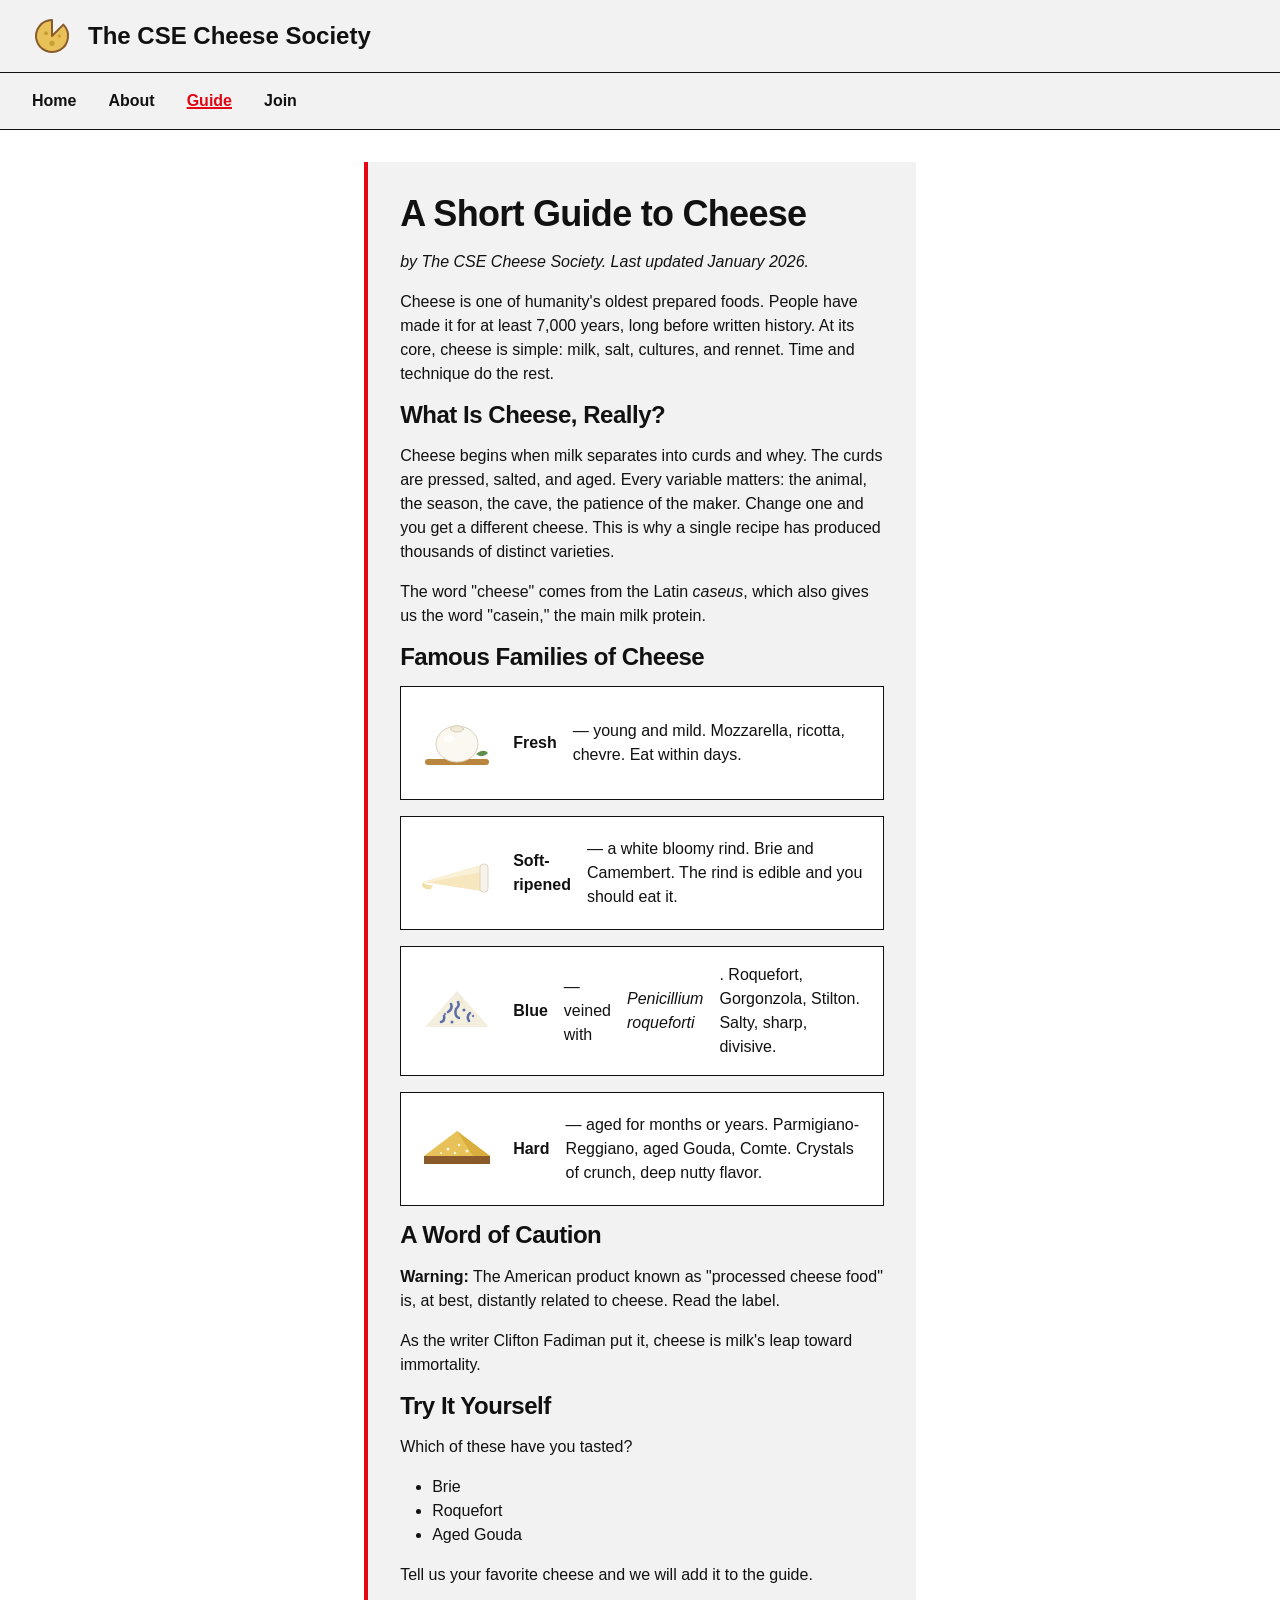
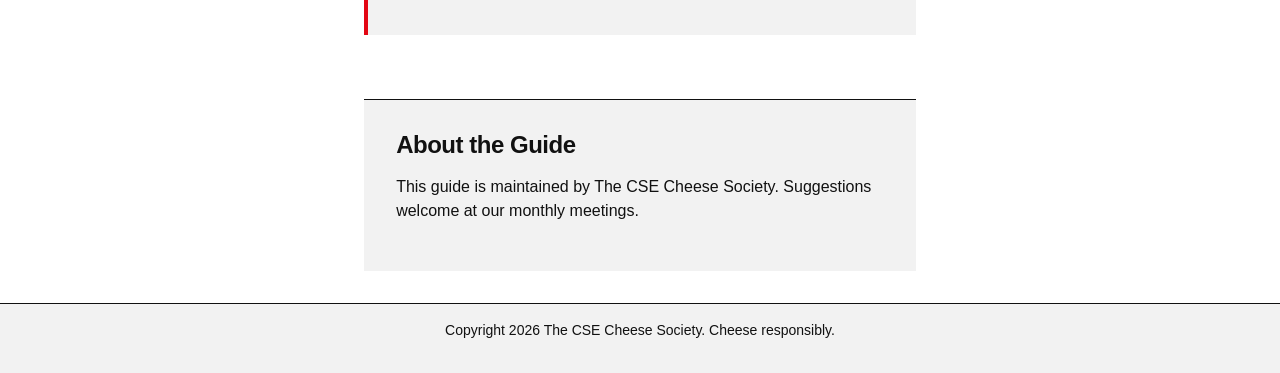
==== guide/index.html @ 0c5963c8 "Build initial site: 9 pages, shared CSS architecture, view transitions Initial scaffold: all 9 pages" ====
<!DOCTYPE html>
<html lang="en">
<head>
  <meta charset="utf-8">
  <meta name="viewport" content="width=device-width, initial-scale=1">
  <title>A Short Guide to Cheese — The CSE Cheese Society</title>
  <meta name="description" content="The CSE Cheese Society's Short Guide to Cheese — a beginner-friendly overview of the four great cheese families.">
  <link rel="stylesheet" href="../styles/tokens.css">
  <link rel="stylesheet" href="../styles/global.css">
  <link rel="stylesheet" href="../styles/site.css">
  <link rel="stylesheet" href="../styles/guide.css">
</head>
<body>
  <header>
    <a href="../index.html" class="site-title">
      <img src="../images/logo.svg" alt="" width="40" height="40">
      <span>The CSE Cheese Society</span>
    </a>
  </header>

  <nav>
    <ul>
      <li><a href="../index.html">Home</a></li>
      <li><a href="../about.html">About</a></li>
      <li><a href="index.html" aria-current="page">Guide</a></li>
      <li><a href="../join.html">Join</a></li>
    </ul>
  </nav>

  <main>
    <article>
      <h1>A Short Guide to Cheese</h1>
      <p><em>by The CSE Cheese Society. Last updated January 2026.</em></p>

      <p>Cheese is one of humanity's oldest prepared foods. People have made it for at least 7,000 years, long before written history. At its core, cheese is simple: milk, salt, cultures, and rennet. Time and technique do the rest.</p>

      <h2>What Is Cheese, Really?</h2>
      <p>Cheese begins when milk separates into curds and whey. The curds are pressed, salted, and aged. Every variable matters: the animal, the season, the cave, the patience of the maker. Change one and you get a different cheese. This is why a single recipe has produced thousands of distinct varieties.</p>
      <p>The word "cheese" comes from the Latin <em>caseus</em>, which also gives us the word "casein," the main milk protein.</p>

      <h2>Famous Families of Cheese</h2>
      <ul class="family-links">
        <li>
          <a href="fresh.html">
            <img src="../images/cheese-fresh.svg" alt="" width="80" height="80">
            <strong>Fresh</strong> — young and mild. Mozzarella, ricotta, chevre. Eat within days.
          </a>
        </li>
        <li>
          <a href="soft.html">
            <img src="../images/cheese-soft.svg" alt="" width="80" height="80">
            <strong>Soft-ripened</strong> — a white bloomy rind. Brie and Camembert. The rind is edible and you should eat it.
          </a>
        </li>
        <li>
          <a href="blue.html">
            <img src="../images/cheese-blue.svg" alt="" width="80" height="80">
            <strong>Blue</strong> — veined with <em>Penicillium roqueforti</em>. Roquefort, Gorgonzola, Stilton. Salty, sharp, divisive.
          </a>
        </li>
        <li>
          <a href="hard.html">
            <img src="../images/cheese-hard.svg" alt="" width="80" height="80">
            <strong>Hard</strong> — aged for months or years. Parmigiano-Reggiano, aged Gouda, Comte. Crystals of crunch, deep nutty flavor.
          </a>
        </li>
      </ul>

      <h2>A Word of Caution</h2>
      <p><strong>Warning:</strong> The American product known as "processed cheese food" is, at best, distantly related to cheese. Read the label.</p>
      <p>As the writer Clifton Fadiman put it, cheese is milk's leap toward immortality.</p>

      <h2>Try It Yourself</h2>
      <p>Which of these have you tasted?</p>
      <ul>
        <li>Brie</li>
        <li>Roquefort</li>
        <li>Aged Gouda</li>
      </ul>
      <p>Tell us your favorite cheese and we will add it to the guide.</p>
    </article>
  </main>

  <aside>
    <h2>About the Guide</h2>
    <p>This guide is maintained by The CSE Cheese Society. Suggestions welcome at our monthly meetings.</p>
  </aside>

  <footer>
    <p>Copyright 2026 The CSE Cheese Society. Cheese responsibly.</p>
  </footer>
</body>
</html>
---- styles/tokens.css ----
/* Design tokens only — no layout, no selectors beyond :root. */
:root {
  /* color */
  --ink: #111;
  --paper: #fff;
  --panel: #f2f2f2;
  --accent: #e30613;

  /* space */
  --space-1: 0.5rem;
  --space-2: 1rem;
  --space-3: 2rem;
  --space-4: 4rem;

  /* border */
  --border-style: solid;
  --border-width: 1px;
  --rule-width: 4px;
  --underline-width: 2px;
  --border: var(--border-width) var(--border-style) var(--ink);
  --rule: var(--rule-width) var(--border-style) var(--accent);

  /* type */
  --text-s: 0.875rem;
  --text-m: 1rem;
  --text-l: 1.5rem;
  --text-xl: 2.25rem;

  /* line length */
  --measure: 62ch;
}
---- styles/global.css ----
/* Reset + type + color. Never layout. */

@layer reset, base;

@layer reset {
  * { box-sizing: border-box; }
  body, figure { margin: 0; }
}

@layer base {
  body {
    background: var(--paper);
    color: var(--ink);
    font-family: "Helvetica Neue", Helvetica, Arial, sans-serif;
    font-size: var(--text-m);
    line-height: 1.5;
  }

  h1, h2, h3 {
    margin-block: 0 var(--space-2);
    line-height: 1.1;
    letter-spacing: -0.02em;
  }

  h1 { font-size: var(--text-xl); }
  h2 { font-size: var(--text-l); }
  h3 { font-size: var(--text-m); font-weight: 700; }

  p { margin-block: 0 var(--space-2); }

  figcaption { font-size: var(--text-s); }

  a {
    color: var(--ink);
    text-decoration-color: var(--accent);
    text-decoration-thickness: var(--underline-width);
  }
  a:hover { color: var(--accent); }

  code {
    font-family: ui-monospace, "SF Mono", Menlo, monospace;
    font-size: 0.9em;
  }

  ul, ol { padding-inline-start: var(--space-3); }

  label { display: block; margin-block-end: var(--space-1); font-weight: 600; }
  input, select, textarea {
    font: inherit;
    padding: var(--space-1);
    border: var(--border);
    background: var(--paper);
  }
  button {
    font: inherit;
    padding: var(--space-1) var(--space-2);
    border: var(--border);
    background: var(--panel);
    cursor: pointer;
  }
  button:hover { background: var(--accent); color: var(--paper); }
}
---- styles/site.css ----
/* Shared chrome: header, nav, footer. Also site-wide view transitions. */

/* Header: logo + site title, side by side. */
body > header {
  display: flex;
  align-items: center;
  gap: var(--space-2);
  padding: var(--space-2) var(--space-3);
  background: var(--panel);
  border-block-end: var(--border);
}

body > header .site-title {
  display: flex;
  align-items: center;
  gap: var(--space-2);
  text-decoration: none;
  color: var(--ink);
  font-weight: 700;
  font-size: var(--text-l);
}

body > header img {
  display: block;
  width: 40px;
  height: 40px;
}

/* Nav: horizontal list of page links */
body > nav ul {
  display: flex;
  gap: var(--space-3);
  margin: 0;
  padding: var(--space-2) var(--space-3);
  list-style: none;
  background: var(--panel);
  border-block-end: var(--border);
}

body > nav a {
  text-decoration: none;
  font-weight: 600;
}

body > nav a[aria-current="page"] {
  color: var(--accent);
  text-decoration: underline;
  text-decoration-thickness: var(--underline-width);
}

/* Footer: centered small print with a top rule */
body > footer {
  padding: var(--space-2) var(--space-3);
  border-block-start: var(--border);
  background: var(--panel);
  font-size: var(--text-s);
  text-align: center;
}

/* Sitewide cross document view transitions */
@media (prefers-reduced-motion: no-preference) {
  @view-transition {
    navigation: auto;
  }
}
---- styles/guide.css ----
main {
  padding: var(--space-3);
}

main > article {
  max-width: var(--measure);
  margin-inline: auto;
  padding: var(--space-3);
  border-inline-start: var(--rule);
  background: var(--panel);
}

/* The family links list — each family is a mini-card with image + text. */
.family-links {
  list-style: none;
  padding: 0;
  margin-block: var(--space-2);
}

.family-links li {
  margin-block-end: var(--space-2);
  border: var(--border);
  background: var(--paper);
}

.family-links a {
  display: flex;
  align-items: center;
  gap: var(--space-2);
  padding: var(--space-2);
  text-decoration: none;
}

.family-links a:hover { background: var(--panel); }

.family-links img { display: block; flex-shrink: 0; }

/* Give each family image a unique view-transition-name so it can morph
   into the corresponding family page's hero image. */
.family-links a[href="fresh.html"] img { view-transition-name: cheese-fresh; }
.family-links a[href="soft.html"]  img { view-transition-name: cheese-soft; }
.family-links a[href="blue.html"]  img { view-transition-name: cheese-blue; }
.family-links a[href="hard.html"]  img { view-transition-name: cheese-hard; }

aside {
  max-width: var(--measure);
  margin: var(--space-3) auto;
  padding: var(--space-3);
  background: var(--panel);
  border-block-start: var(--border);
}
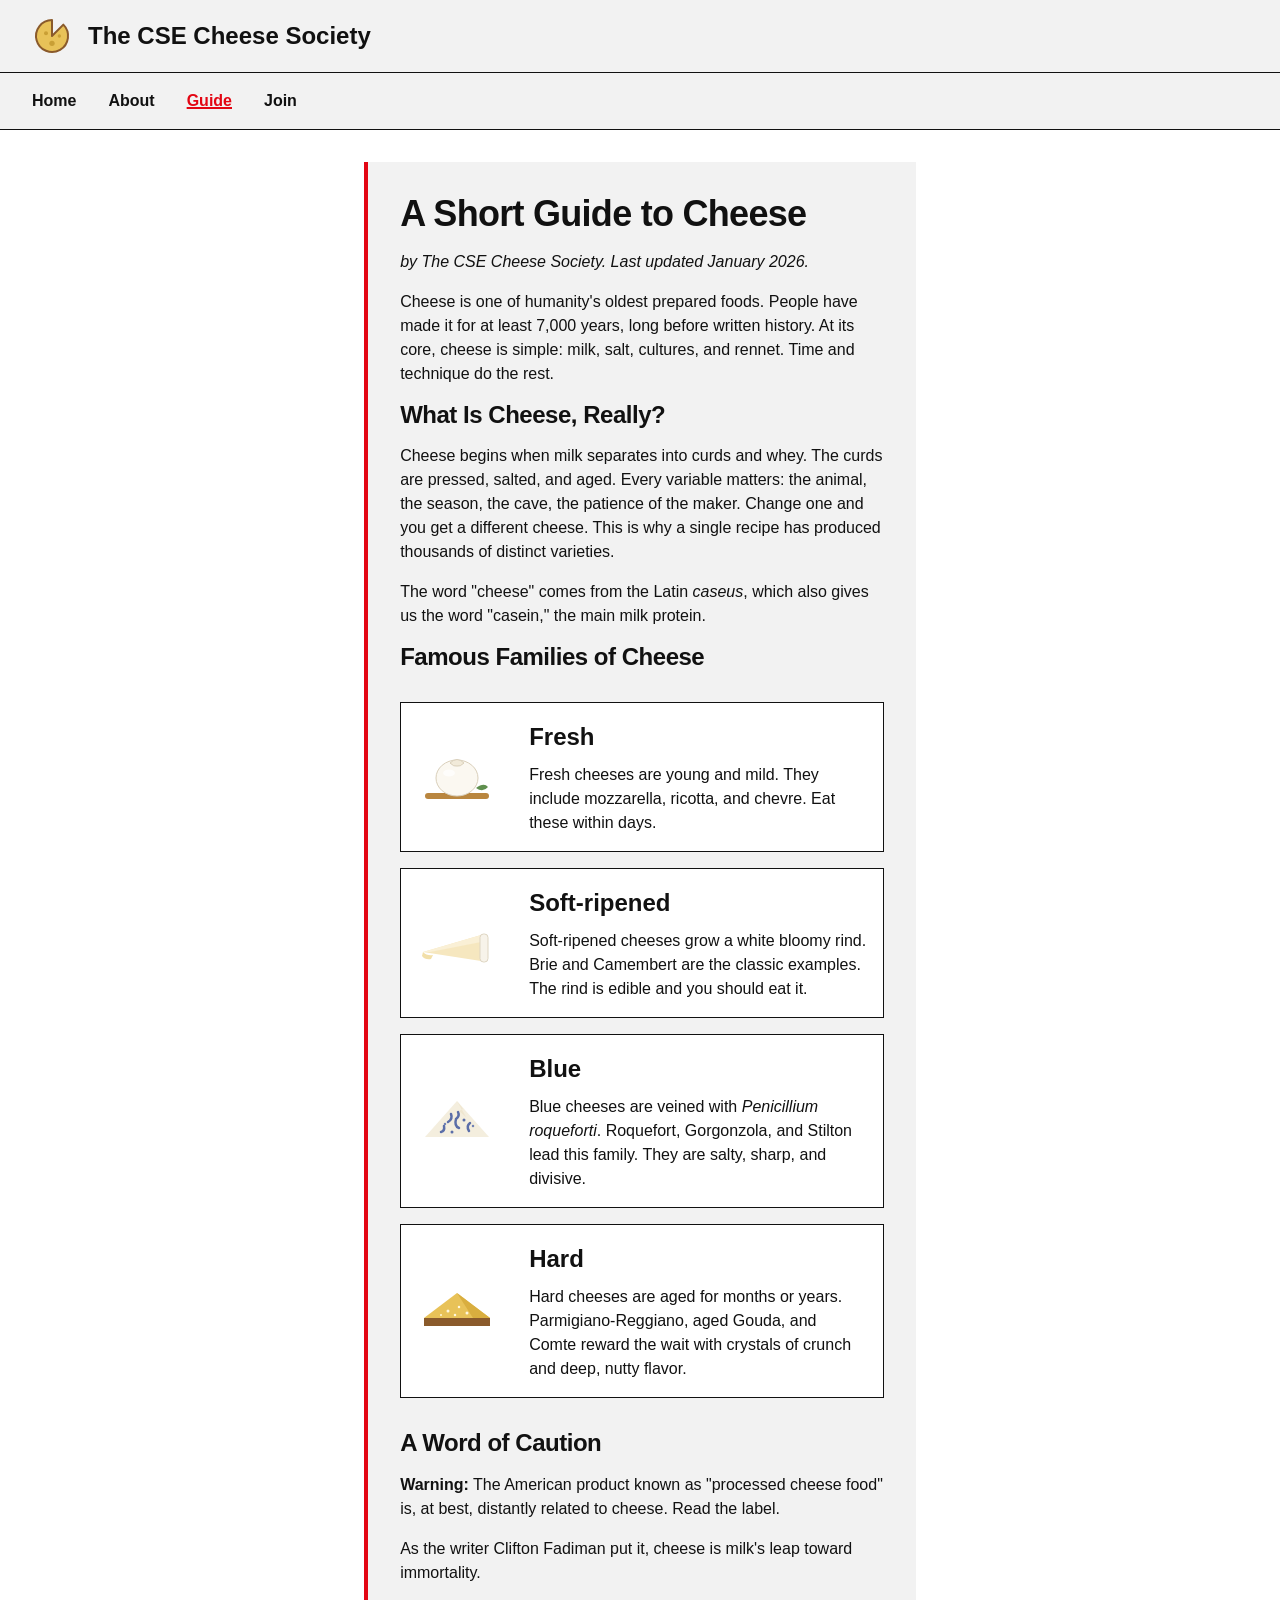
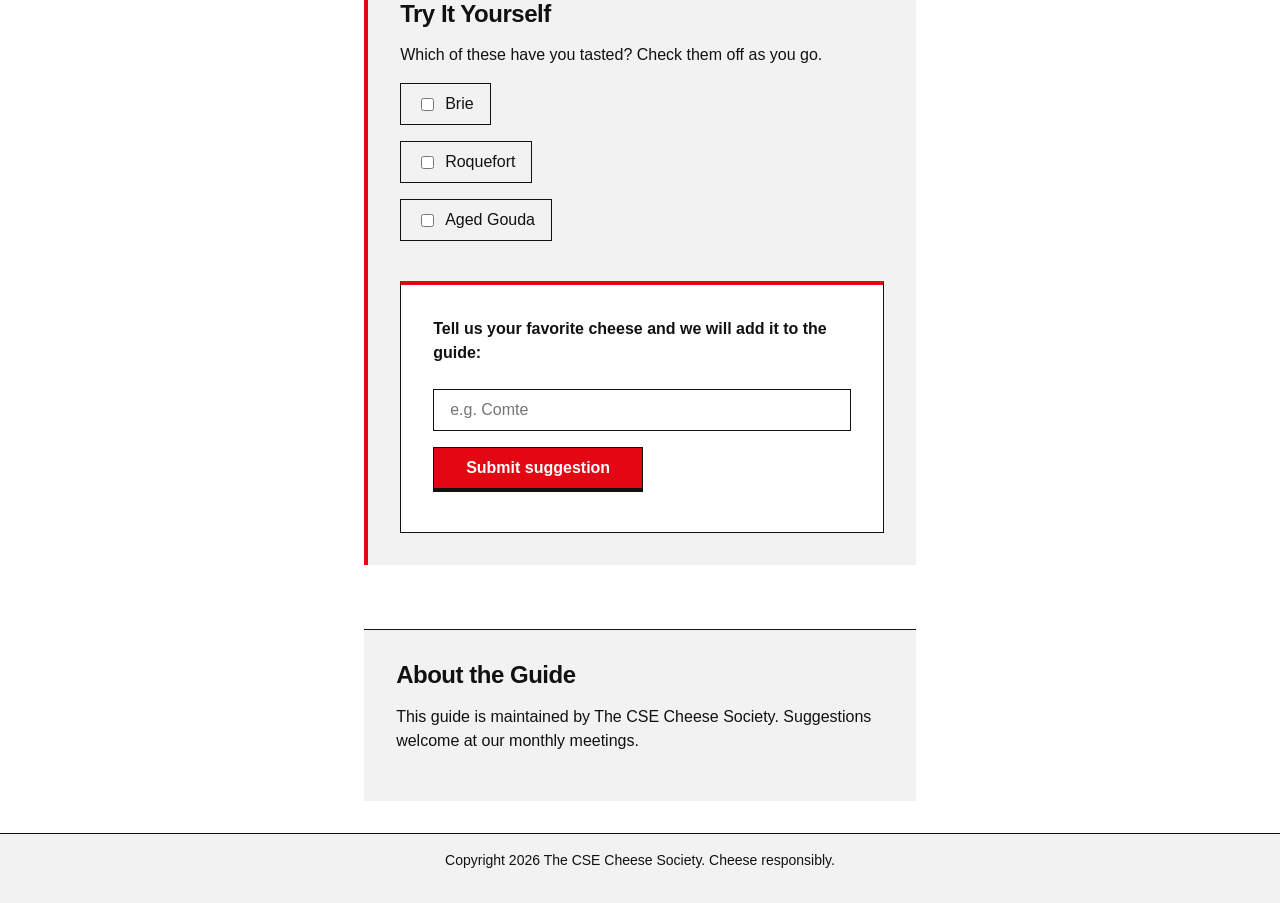
==== commit efdb3a1e: "update 404 & stylesheets updated stylesheets for a more polished look" ====
--- a/guide/index.html
+++ b/guide/index.html
@@ -42,26 +42,46 @@
       <ul class="family-links">
         <li>
           <a href="fresh.html">
-            <img src="../images/cheese-fresh.svg" alt="" width="80" height="80">
-            <strong>Fresh</strong> — young and mild. Mozzarella, ricotta, chevre. Eat within days.
+            <figure>
+              <img src="../images/cheese-fresh.svg" alt="" width="80" height="80">
+              <figcaption>
+                <strong>Fresh</strong>
+                <p>Fresh cheeses are young and mild. They include mozzarella, ricotta, and chevre. Eat these within days.</p>
+              </figcaption>
+            </figure>
           </a>
         </li>
         <li>
           <a href="soft.html">
-            <img src="../images/cheese-soft.svg" alt="" width="80" height="80">
-            <strong>Soft-ripened</strong> — a white bloomy rind. Brie and Camembert. The rind is edible and you should eat it.
+            <figure>
+              <img src="../images/cheese-soft.svg" alt="" width="80" height="80">
+              <figcaption>
+                <strong>Soft-ripened</strong>
+                <p>Soft-ripened cheeses grow a white bloomy rind. Brie and Camembert are the classic examples. The rind is edible and you should eat it.</p>
+              </figcaption>
+            </figure>
           </a>
         </li>
         <li>
           <a href="blue.html">
-            <img src="../images/cheese-blue.svg" alt="" width="80" height="80">
-            <strong>Blue</strong> — veined with <em>Penicillium roqueforti</em>. Roquefort, Gorgonzola, Stilton. Salty, sharp, divisive.
+            <figure>
+              <img src="../images/cheese-blue.svg" alt="" width="80" height="80">
+              <figcaption>
+                <strong>Blue</strong>
+                <p>Blue cheeses are veined with <em>Penicillium roqueforti</em>. Roquefort, Gorgonzola, and Stilton lead this family. They are salty, sharp, and divisive.</p>
+              </figcaption>
+            </figure>
           </a>
         </li>
         <li>
           <a href="hard.html">
-            <img src="../images/cheese-hard.svg" alt="" width="80" height="80">
-            <strong>Hard</strong> — aged for months or years. Parmigiano-Reggiano, aged Gouda, Comte. Crystals of crunch, deep nutty flavor.
+            <figure>
+              <img src="../images/cheese-hard.svg" alt="" width="80" height="80">
+              <figcaption>
+                <strong>Hard</strong>
+                <p>Hard cheeses are aged for months or years. Parmigiano-Reggiano, aged Gouda, and Comte reward the wait with crystals of crunch and deep, nutty flavor.</p>
+              </figcaption>
+            </figure>
           </a>
         </li>
       </ul>
@@ -71,13 +91,27 @@
       <p>As the writer Clifton Fadiman put it, cheese is milk's leap toward immortality.</p>
 
       <h2>Try It Yourself</h2>
-      <p>Which of these have you tasted?</p>
-      <ul>
-        <li>Brie</li>
-        <li>Roquefort</li>
-        <li>Aged Gouda</li>
+      <p>Which of these have you tasted? Check them off as you go.</p>
+      <ul class="taste-check">
+        <li><label><input type="checkbox"> Brie</label></li>
+        <li><label><input type="checkbox"> Roquefort</label></li>
+        <li><label><input type="checkbox"> Aged Gouda</label></li>
       </ul>
-      <p>Tell us your favorite cheese and we will add it to the guide.</p>
+
+      <section class="suggest-box">
+        <input type="checkbox" id="suggest-submit" class="submit-toggle">
+
+        <form class="suggest-form">
+          <label for="favorite">Tell us your favorite cheese and we will add it to the guide:</label>
+          <input id="favorite" type="text" placeholder="e.g. Comte">
+          <label for="suggest-submit" class="suggest-button">Submit suggestion</label>
+        </form>
+
+        <section class="suggest-thanks">
+          <p><strong>Thanks!</strong> Your suggestion has been recorded in the Society's ledger. See you at the next tasting.</p>
+          <label for="suggest-submit" class="suggest-reset">Submit another</label>
+        </section>
+      </section>
     </article>
   </main>
 
--- a/styles/site.css
+++ b/styles/site.css
@@ -1,6 +1,6 @@
 /* Shared chrome: header, nav, footer. Also site-wide view transitions. */
 
-/* Header: logo + site title, side by side. */
+/* Header: logo & site title side by side. */
 body > header {
   display: flex;
   align-items: center;
@@ -48,7 +48,7 @@
   text-decoration-thickness: var(--underline-width);
 }
 
-/* Footer: centered small print with a top rule */
+/* Footer: centered small print w a top rule */
 body > footer {
   padding: var(--space-2) var(--space-3);
   border-block-start: var(--border);
--- a/styles/guide.css
+++ b/styles/guide.css
@@ -1,3 +1,5 @@
+/* Guide index — normal flow (demo 01). Centered reading column. */
+
 main {
   padding: var(--space-3);
 }
@@ -10,11 +12,12 @@
   background: var(--panel);
 }
 
-/* The family links list — each family is a mini-card with image + text. */
+/* ---------- Family links list ---------- */
+
 .family-links {
   list-style: none;
   padding: 0;
-  margin-block: var(--space-2);
+  margin-block: var(--space-3);
 }
 
 .family-links li {
@@ -24,23 +27,51 @@
 }
 
 .family-links a {
+  display: block;
+  padding: var(--space-2);
+  text-decoration: none;
+  color: var(--ink);
+}
+
+.family-links a:hover {
+  background: var(--panel);
+}
+
+.family-links figure {
   display: flex;
   align-items: center;
-  gap: var(--space-2);
-  padding: var(--space-2);
-  text-decoration: none;
+  gap: var(--space-3);
+  margin: 0;
+  padding: 0;
 }
 
-.family-links a:hover { background: var(--panel); }
+.family-links img {
+  display: block;
+  flex-shrink: 0;
+}
 
-.family-links img { display: block; flex-shrink: 0; }
+.family-links figcaption {
+  display: flex;
+  flex-direction: column;
+  gap: var(--space-1);
+}
 
-/* Give each family image a unique view-transition-name so it can morph
-   into the corresponding family page's hero image. */
+.family-links strong {
+  font-size: var(--text-l);
+}
+
+.family-links p {
+  margin: 0;
+  font-size: var(--text-m);
+}
+
+/* View-transition names for the guide-to-detail morph. */
 .family-links a[href="fresh.html"] img { view-transition-name: cheese-fresh; }
 .family-links a[href="soft.html"]  img { view-transition-name: cheese-soft; }
 .family-links a[href="blue.html"]  img { view-transition-name: cheese-blue; }
 .family-links a[href="hard.html"]  img { view-transition-name: cheese-hard; }
+
+/*  About the Guide aside  */
 
 aside {
   max-width: var(--measure);
@@ -48,4 +79,115 @@
   padding: var(--space-3);
   background: var(--panel);
   border-block-start: var(--border);
+}
+
+/*  Try It Yourself checkboxes  */
+
+.taste-check {
+  list-style: none;
+  padding: 0;
+  margin-block: var(--space-2);
+}
+
+.taste-check li {
+  margin-block-end: var(--space-1);
+}
+
+.taste-check label {
+  display: inline-flex;
+  align-items: center;
+  gap: var(--space-1);
+  padding: var(--space-1) var(--space-2);
+  border: var(--border);
+  background: var(--panel);
+  cursor: pointer;
+  font-weight: 400;
+}
+
+.taste-check label:hover {
+  background: var(--accent);
+  color: var(--paper);
+}
+
+.taste-check label:has(input:checked) {
+  background: var(--ink);
+  color: var(--paper);
+  text-decoration: line-through;
+}
+
+/* suggest-a-cheese fake submit form since NO JS allowed :(      */
+
+.suggest-box {
+  margin-block-start: var(--space-3);
+  padding: var(--space-3);
+  border: var(--border);
+  border-block-start: var(--rule);
+  background: var(--paper);
+}
+
+/* Hide the state-tracking checkbox itself. */
+.submit-toggle {
+  position: absolute;
+  opacity: 0;
+  pointer-events: none;
+}
+
+.suggest-form {
+  display: flex;
+  flex-direction: column;
+  gap: var(--space-2);
+}
+
+.suggest-form input[type="text"] {
+  padding: var(--space-1) var(--space-2);
+}
+
+.suggest-button {
+  align-self: flex-start;
+  padding: var(--space-1) var(--space-3);
+  background: var(--accent);
+  color: var(--paper);
+  font-weight: 700;
+  border: var(--border);
+  border-block-end-width: 4px;
+  cursor: pointer;
+  transition: transform 0.1s, background 0.15s;
+}
+
+.suggest-button:hover {
+  background: var(--ink);
+  transform: translateY(-2px);
+}
+
+.suggest-button:active {
+  transform: translateY(0);
+  border-block-end-width: 1px;
+}
+
+/* Thank you panel is hidden until the toggle is checked */
+.suggest-thanks {
+  display: none;
+}
+
+.suggest-thanks .suggest-reset {
+  display: inline-block;
+  margin-block-start: var(--space-2);
+  padding: var(--space-1) var(--space-2);
+  background: var(--panel);
+  border: var(--border);
+  cursor: pointer;
+  font-weight: 600;
+}
+
+.suggest-thanks .suggest-reset:hover {
+  background: var(--accent);
+  color: var(--paper);
+}
+
+/* Flip which panel is visible when the checkbox is checked*/
+.suggest-box:has(.submit-toggle:checked) .suggest-form {
+  display: none;
+}
+.suggest-box:has(.submit-toggle:checked) .suggest-thanks {
+  display: block;
 }
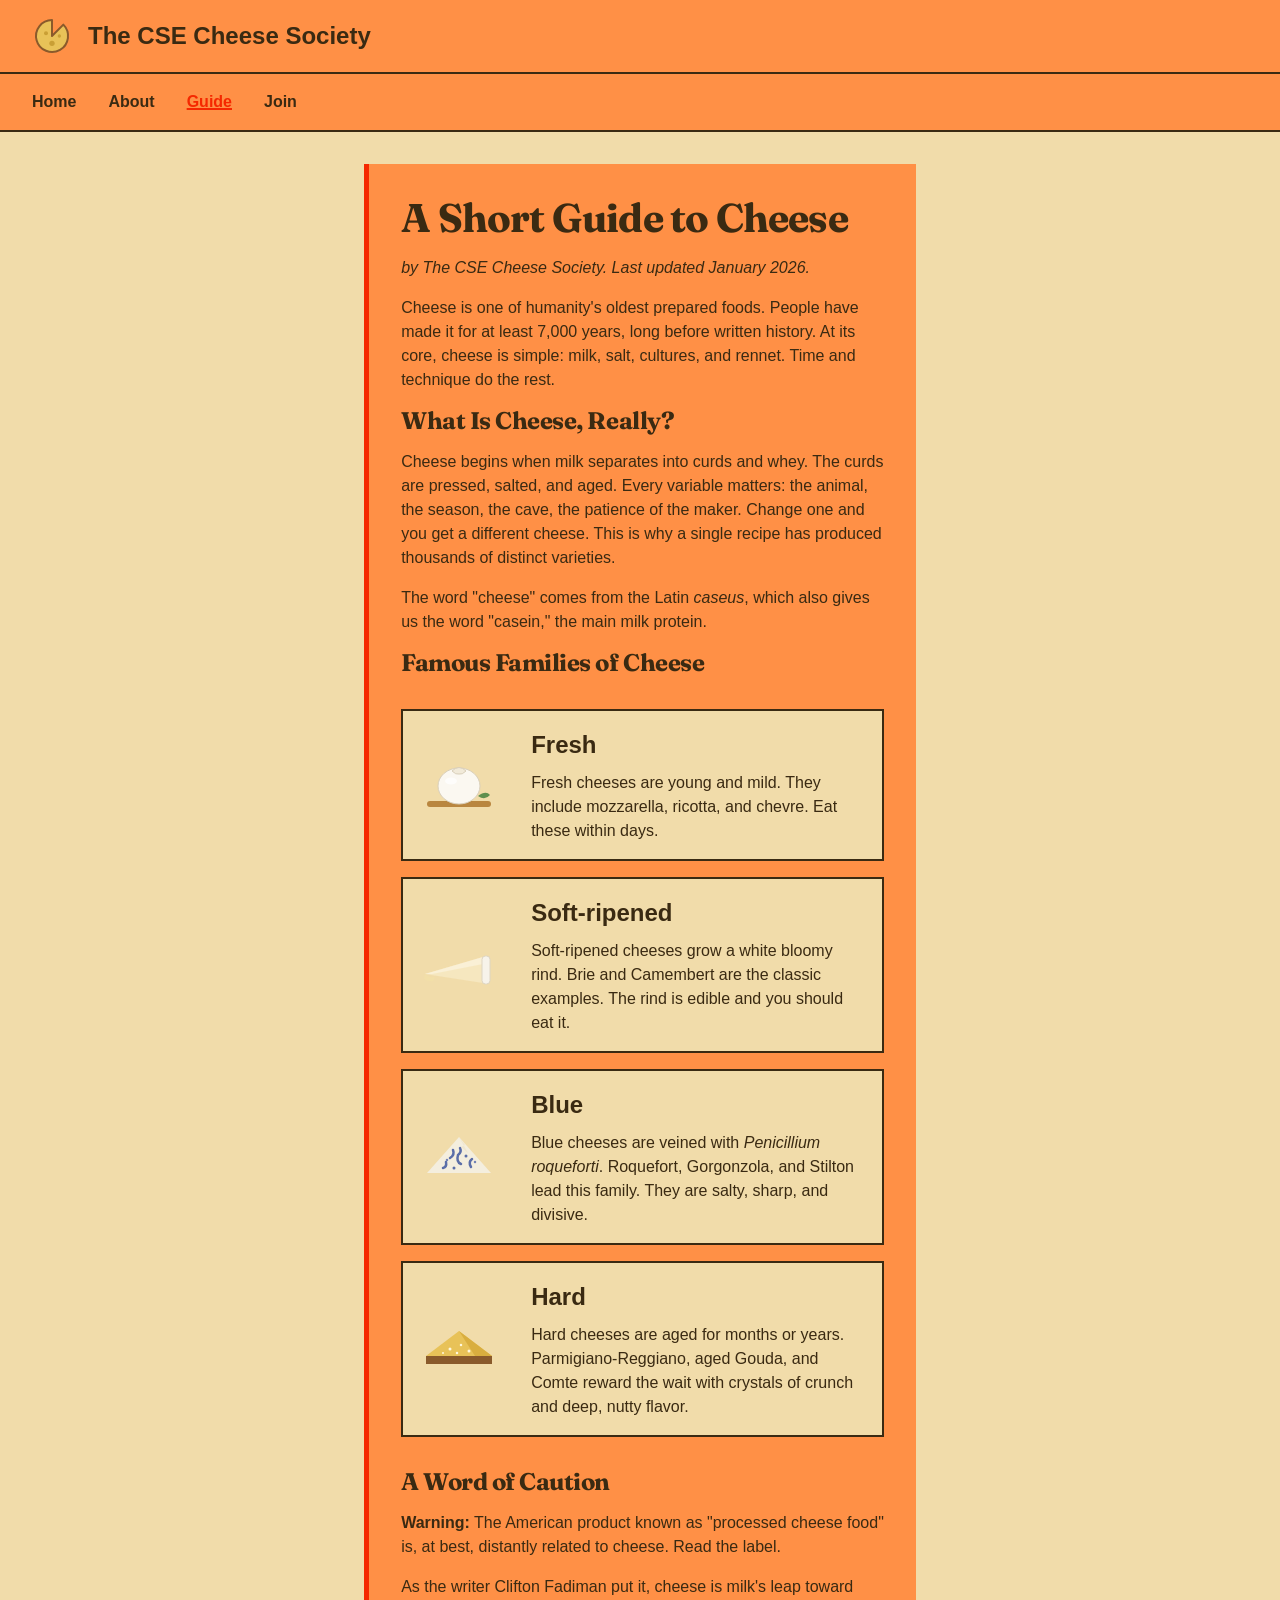
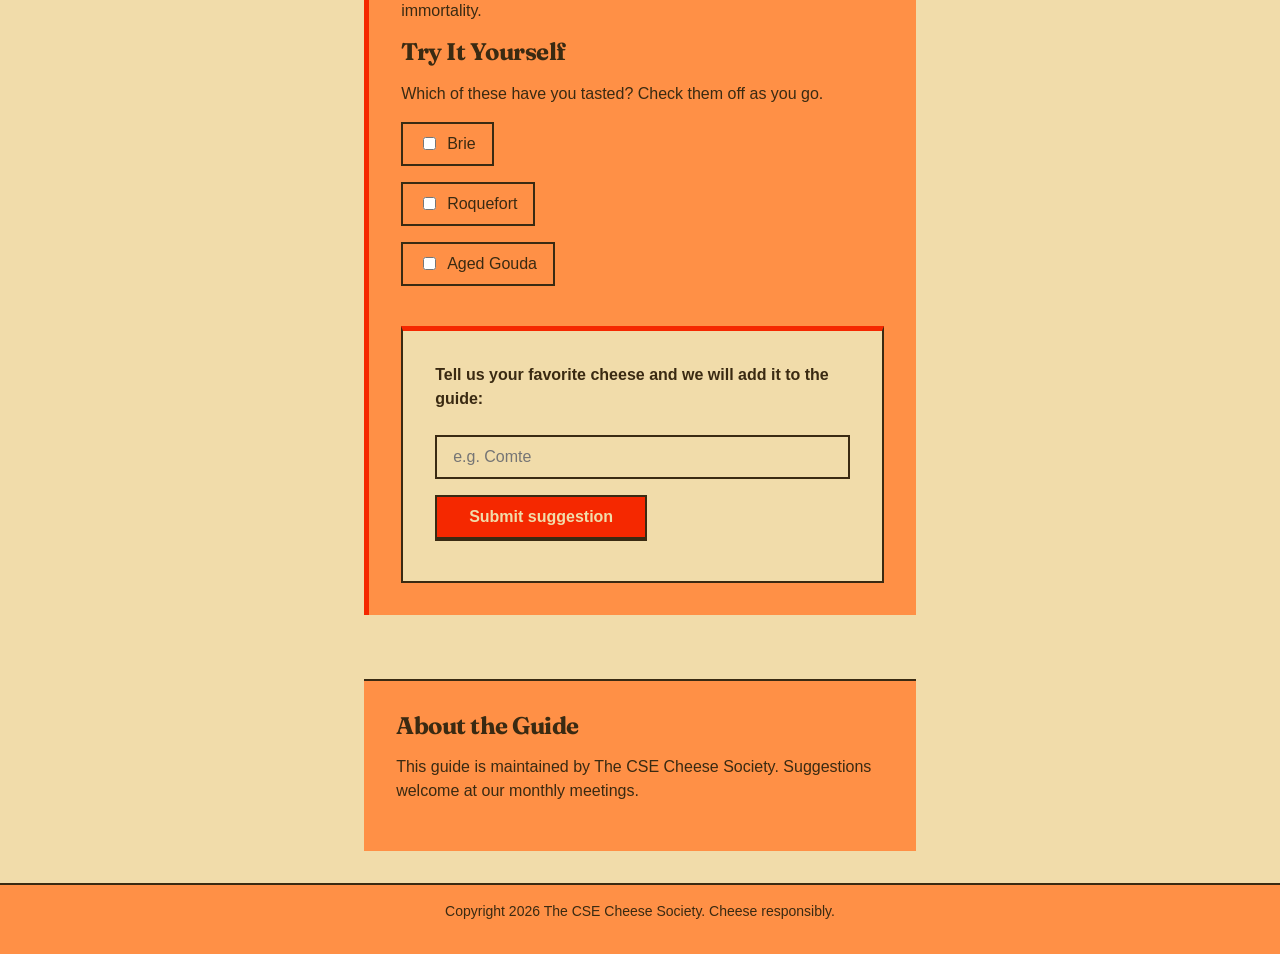
==== commit aa9483ee: "edited reflection edited reflection and changed font family" ====
--- a/guide/index.html
+++ b/guide/index.html
@@ -9,6 +9,7 @@
   <link rel="stylesheet" href="../styles/global.css">
   <link rel="stylesheet" href="../styles/site.css">
   <link rel="stylesheet" href="../styles/guide.css">
+  <link href="https://fonts.googleapis.com/css2?family=Fraunces:wght@600;700&family=Nunito:wght@400;600;700&display=swap" rel="stylesheet">
 </head>
 <body>
   <header>
--- a/styles/tokens.css
+++ b/styles/tokens.css
@@ -1,10 +1,12 @@
 /* Design tokens only — no layout, no selectors beyond :root. */
 :root {
-  /* color */
-  --ink: #111;
-  --paper: #fff;
-  --panel: #f2f2f2;
-  --accent: #e30613;
+  /* colors: warm cheese shop look */
+  --ink: rgb(58, 42, 18);          
+  --paper: rgb(241, 220, 170);   /*Background & family description boxes background*/     
+  --panel: rgb(255, 144, 70);        
+  --panel-alt: rgb(133, 105, 14);   
+  --accent: rgb(245, 40, 0);     /*current section & left edge of main box*/  
+  --accent-dark: rgb(154, 52, 18);   
 
   /* space */
   --space-1: 0.5rem;
@@ -14,9 +16,10 @@
 
   /* border */
   --border-style: solid;
-  --border-width: 1px;
-  --rule-width: 4px;
+  --border-width: 2px;                      
+  --rule-width: 5px;
   --underline-width: 2px;
+  --radius: 0.5rem;                      
   --border: var(--border-width) var(--border-style) var(--ink);
   --rule: var(--rule-width) var(--border-style) var(--accent);
 
@@ -24,8 +27,12 @@
   --text-s: 0.875rem;
   --text-m: 1rem;
   --text-l: 1.5rem;
-  --text-xl: 2.25rem;
+  --text-xl: 2.5rem;
 
   /* line length */
   --measure: 62ch;
+
+  /* font stacks — NEW */
+  --font-display: "Fraunces", "Georgia", serif;
+  --font-body: "Nunito", "Helvetica Neue", Arial, sans-serif;
 }
--- a/styles/global.css
+++ b/styles/global.css
@@ -14,6 +14,8 @@
     font-family: "Helvetica Neue", Helvetica, Arial, sans-serif;
     font-size: var(--text-m);
     line-height: 1.5;
+    body { font-family: var(--font-body); } /*changed font family*/
+    h1, h2, h3 { font-family: var(--font-display); }
   }
 
   h1, h2, h3 {
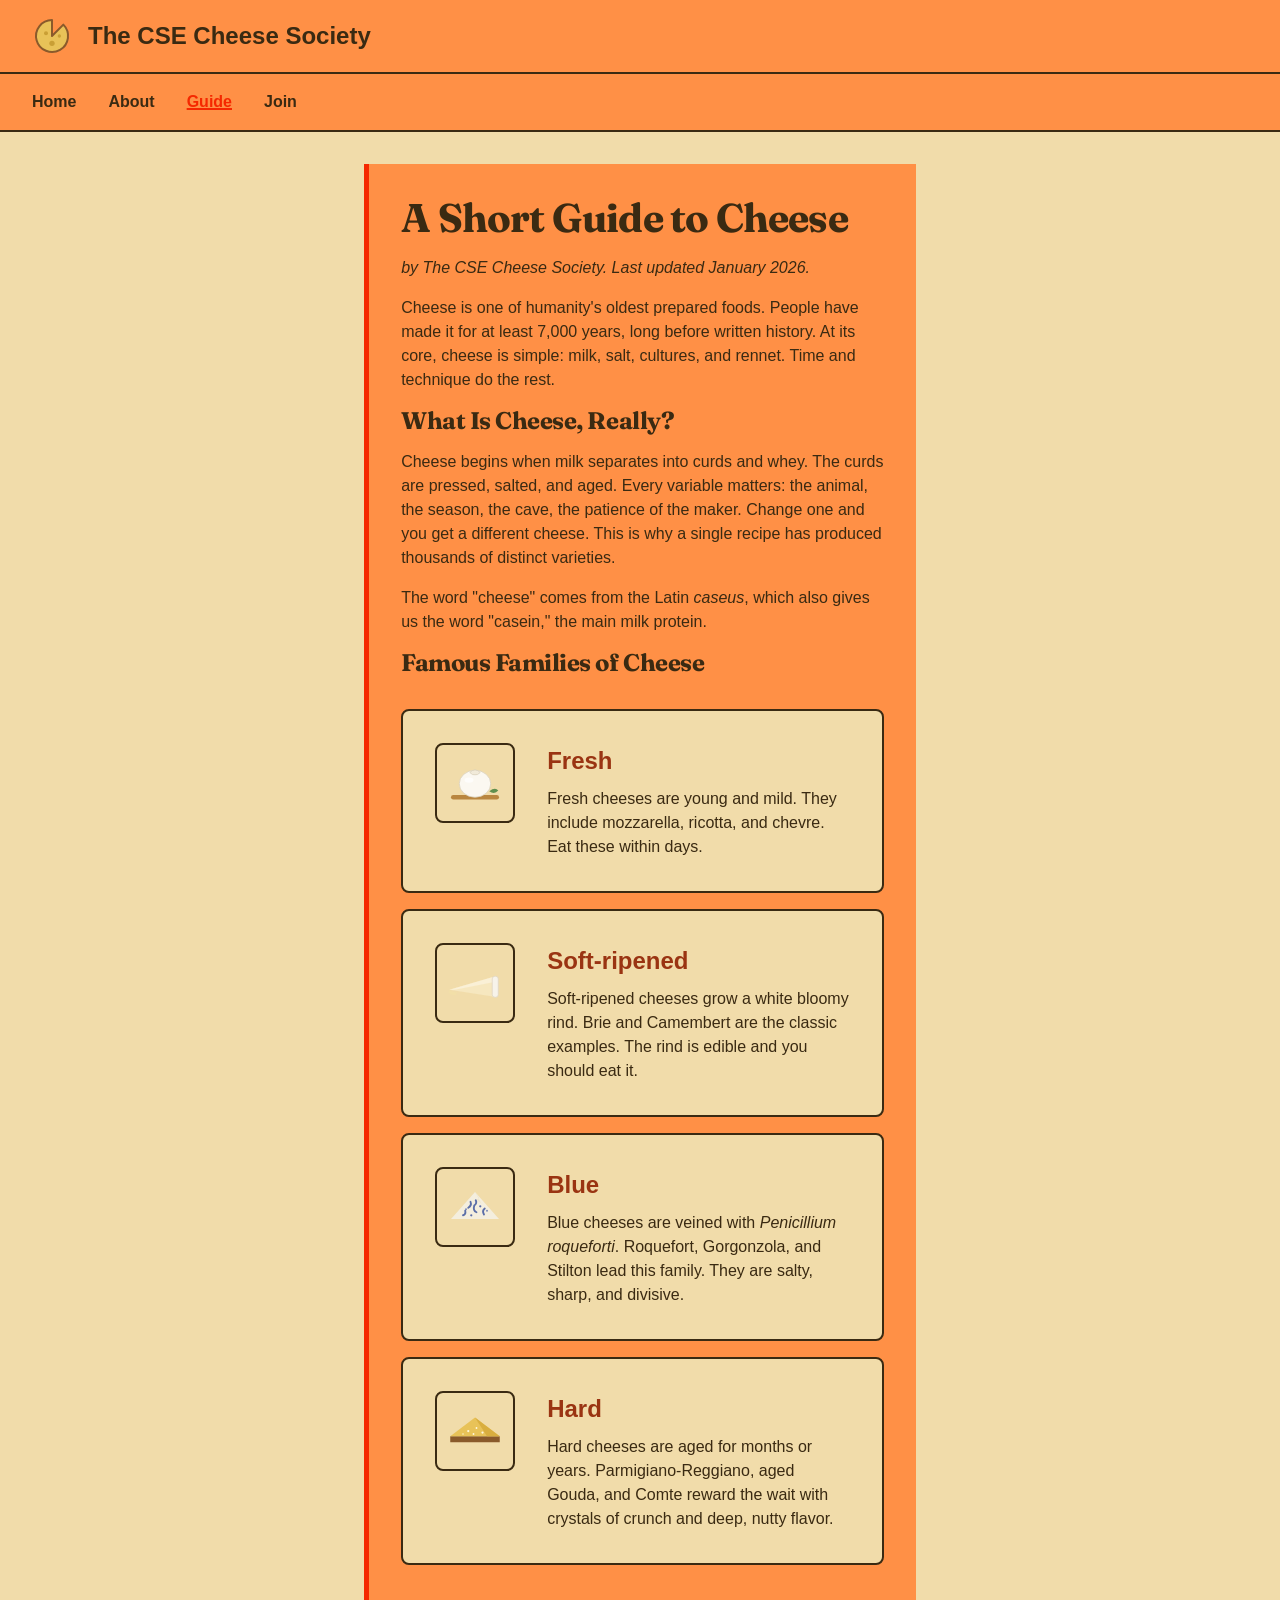
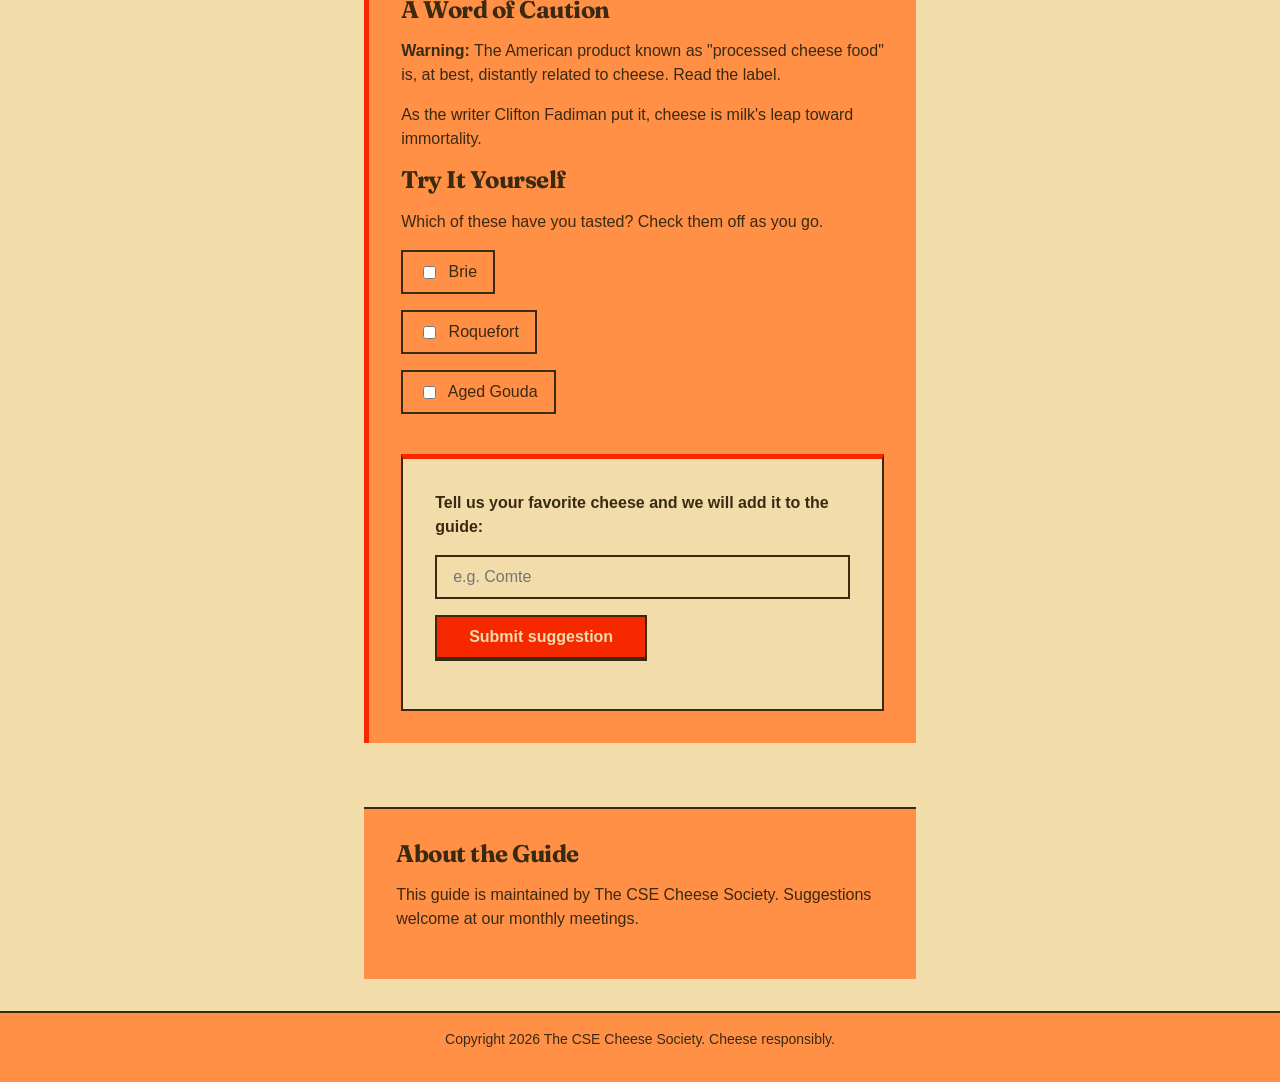
==== commit 24ae6b79: "2 W3C validator warnings fixed only W3C validator warned that the suggest-box and suggest-thanks sec" ====
--- a/guide/index.html
+++ b/guide/index.html
@@ -99,20 +99,19 @@
         <li><label><input type="checkbox"> Aged Gouda</label></li>
       </ul>
 
-      <section class="suggest-box">
+       <div class="suggest-box">
         <input type="checkbox" id="suggest-submit" class="submit-toggle">
-
         <form class="suggest-form">
           <label for="favorite">Tell us your favorite cheese and we will add it to the guide:</label>
           <input id="favorite" type="text" placeholder="e.g. Comte">
           <label for="suggest-submit" class="suggest-button">Submit suggestion</label>
         </form>
 
-        <section class="suggest-thanks">
+        <div class="suggest-thanks">
           <p><strong>Thanks!</strong> Your suggestion has been recorded in the Society's ledger. See you at the next tasting.</p>
           <label for="suggest-submit" class="suggest-reset">Submit another</label>
-        </section>
-      </section>
+        </div>
+      </div>
     </article>
   </main>
 
--- a/styles/guide.css
+++ b/styles/guide.css
@@ -1,4 +1,4 @@
-/* Guide index — normal flow (demo 01). Centered reading column. */
+/* Guide index — normal flow only (demo 01). No flex, no grid. */
 
 main {
   padding: var(--space-3);
@@ -23,12 +23,14 @@
 .family-links li {
   margin-block-end: var(--space-2);
   border: var(--border);
+  border-radius: var(--radius);
   background: var(--paper);
+  overflow: hidden;
 }
 
 .family-links a {
   display: block;
-  padding: var(--space-2);
+  padding: var(--space-3);
   text-decoration: none;
   color: var(--ink);
 }
@@ -38,31 +40,42 @@
 }
 
 .family-links figure {
-  display: flex;
-  align-items: center;
-  gap: var(--space-3);
   margin: 0;
   padding: 0;
 }
 
+/* Float the image left so the caption wraps around it. */
 .family-links img {
-  display: block;
-  flex-shrink: 0;
-}
-
+  float: left;
+  margin-inline-end: var(--space-3);
+  padding: var(--space-1);
+  background: var(--paper);
+  border: var(--border);
+  border-radius: var(--radius);
+}
+
+/* Contain the wrapping so text stays beside the image. */
 .family-links figcaption {
-  display: flex;
-  flex-direction: column;
-  gap: var(--space-1);
+  overflow: hidden;
 }
 
 .family-links strong {
+  display: block;
   font-size: var(--text-l);
+  color: var(--accent-dark);
+  margin-block-end: var(--space-1);
 }
 
 .family-links p {
   margin: 0;
   font-size: var(--text-m);
+}
+
+/* Clear the float after each card so cards stack cleanly. */
+.family-links li::after {
+  content: "";
+  display: block;
+  clear: both;
 }
 
 /* View-transition names for the guide-to-detail morph. */
@@ -71,7 +84,7 @@
 .family-links a[href="blue.html"]  img { view-transition-name: cheese-blue; }
 .family-links a[href="hard.html"]  img { view-transition-name: cheese-hard; }
 
-/*  About the Guide aside  */
+/* ---------- About the Guide aside ---------- */
 
 aside {
   max-width: var(--measure);
@@ -81,7 +94,7 @@
   border-block-start: var(--border);
 }
 
-/*  Try It Yourself checkboxes  */
+/* ---------- Try It Yourself checkboxes ---------- */
 
 .taste-check {
   list-style: none;
@@ -94,9 +107,7 @@
 }
 
 .taste-check label {
-  display: inline-flex;
-  align-items: center;
-  gap: var(--space-1);
+  display: inline-block;
   padding: var(--space-1) var(--space-2);
   border: var(--border);
   background: var(--panel);
@@ -104,6 +115,11 @@
   font-weight: 400;
 }
 
+.taste-check label input {
+  margin-inline-end: var(--space-1);
+  vertical-align: middle;
+}
+
 .taste-check label:hover {
   background: var(--accent);
   color: var(--paper);
@@ -115,7 +131,7 @@
   text-decoration: line-through;
 }
 
-/* suggest-a-cheese fake submit form since NO JS allowed :(      */
+/* ---------- Suggest a cheese fake submit form (no JS) ---------- */
 
 .suggest-box {
   margin-block-start: var(--space-3);
@@ -132,18 +148,19 @@
   pointer-events: none;
 }
 
-.suggest-form {
-  display: flex;
-  flex-direction: column;
-  gap: var(--space-2);
+.suggest-form label,
+.suggest-form input[type="text"],
+.suggest-form .suggest-button {
+  display: block;
+  margin-block-end: var(--space-2);
 }
 
 .suggest-form input[type="text"] {
+  width: 100%;
   padding: var(--space-1) var(--space-2);
 }
 
 .suggest-button {
-  align-self: flex-start;
   padding: var(--space-1) var(--space-3);
   background: var(--accent);
   color: var(--paper);
@@ -152,6 +169,7 @@
   border-block-end-width: 4px;
   cursor: pointer;
   transition: transform 0.1s, background 0.15s;
+  width: fit-content;
 }
 
 .suggest-button:hover {
@@ -164,7 +182,7 @@
   border-block-end-width: 1px;
 }
 
-/* Thank you panel is hidden until the toggle is checked */
+/* Thank you panel is hidden until the toggle is checked. */
 .suggest-thanks {
   display: none;
 }
@@ -184,7 +202,7 @@
   color: var(--paper);
 }
 
-/* Flip which panel is visible when the checkbox is checked*/
+/* Flip which panel is visible when the checkbox is checked. */
 .suggest-box:has(.submit-toggle:checked) .suggest-form {
   display: none;
 }
